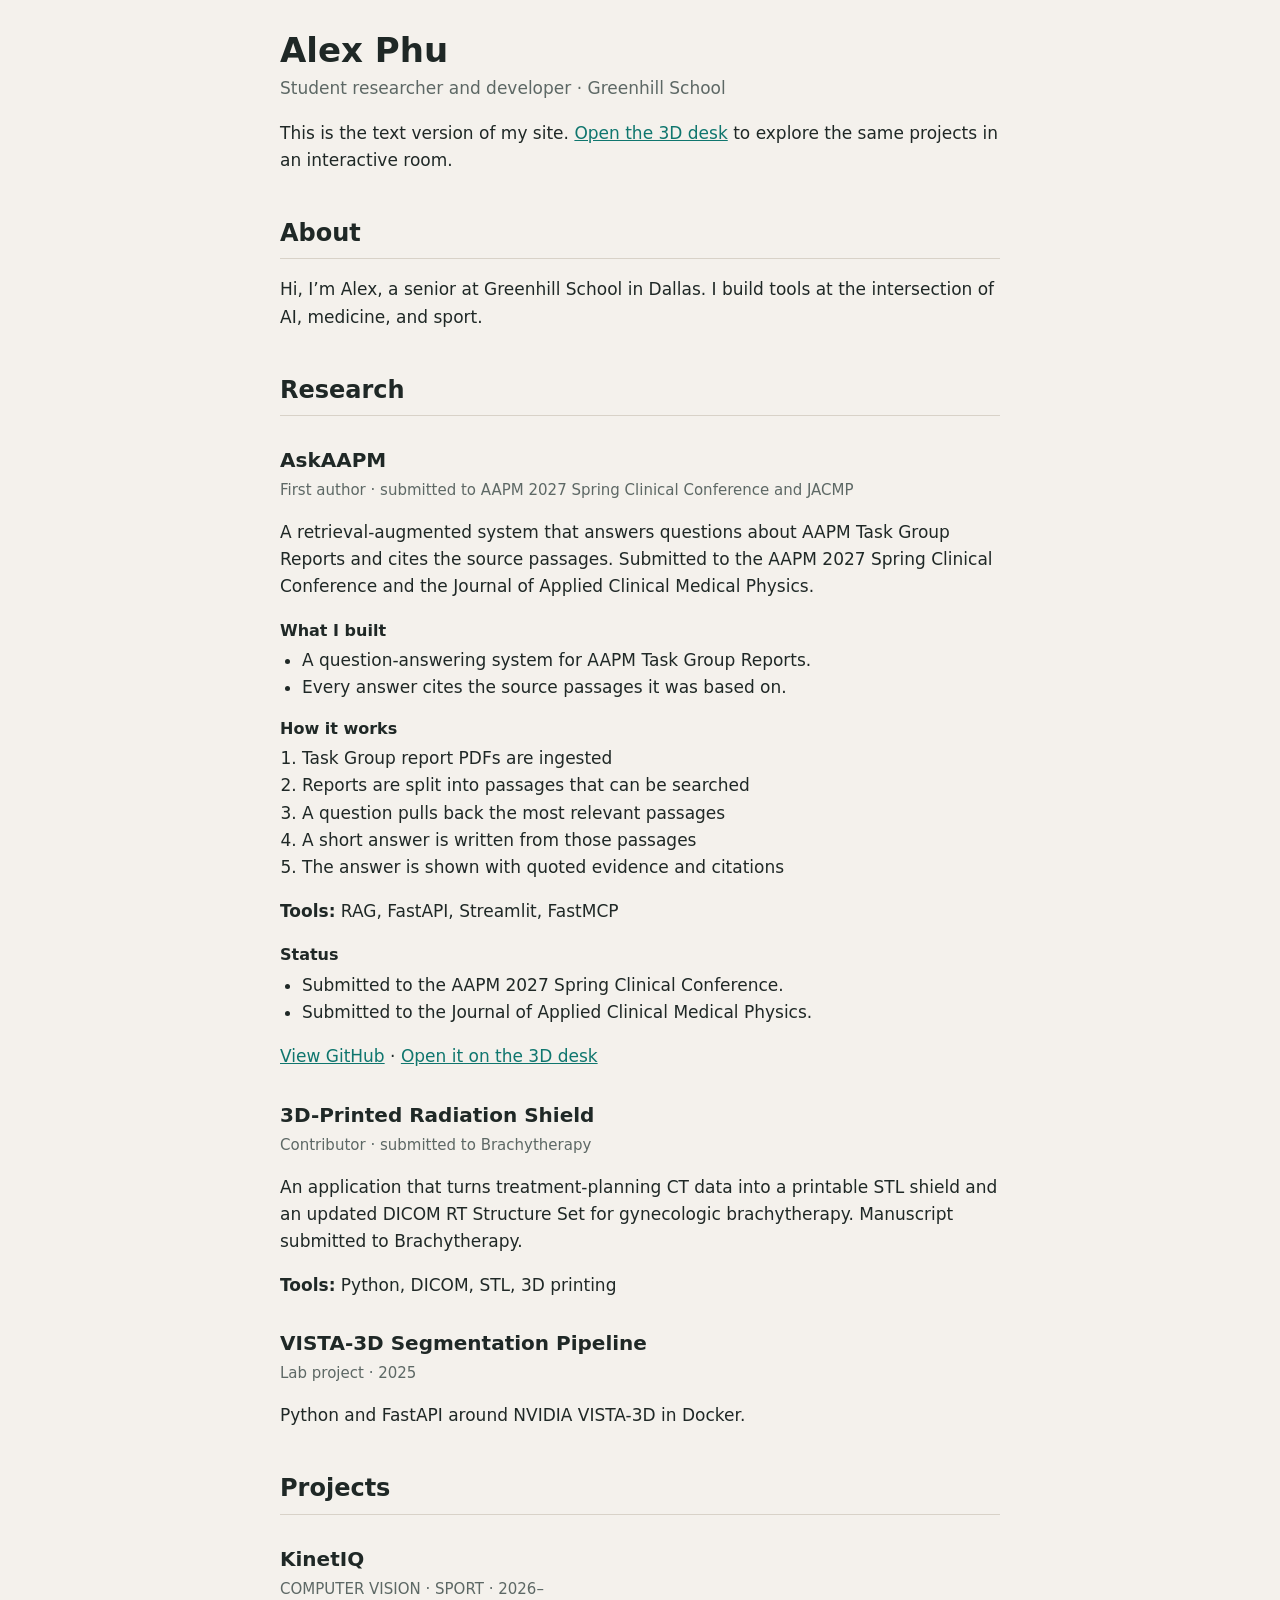
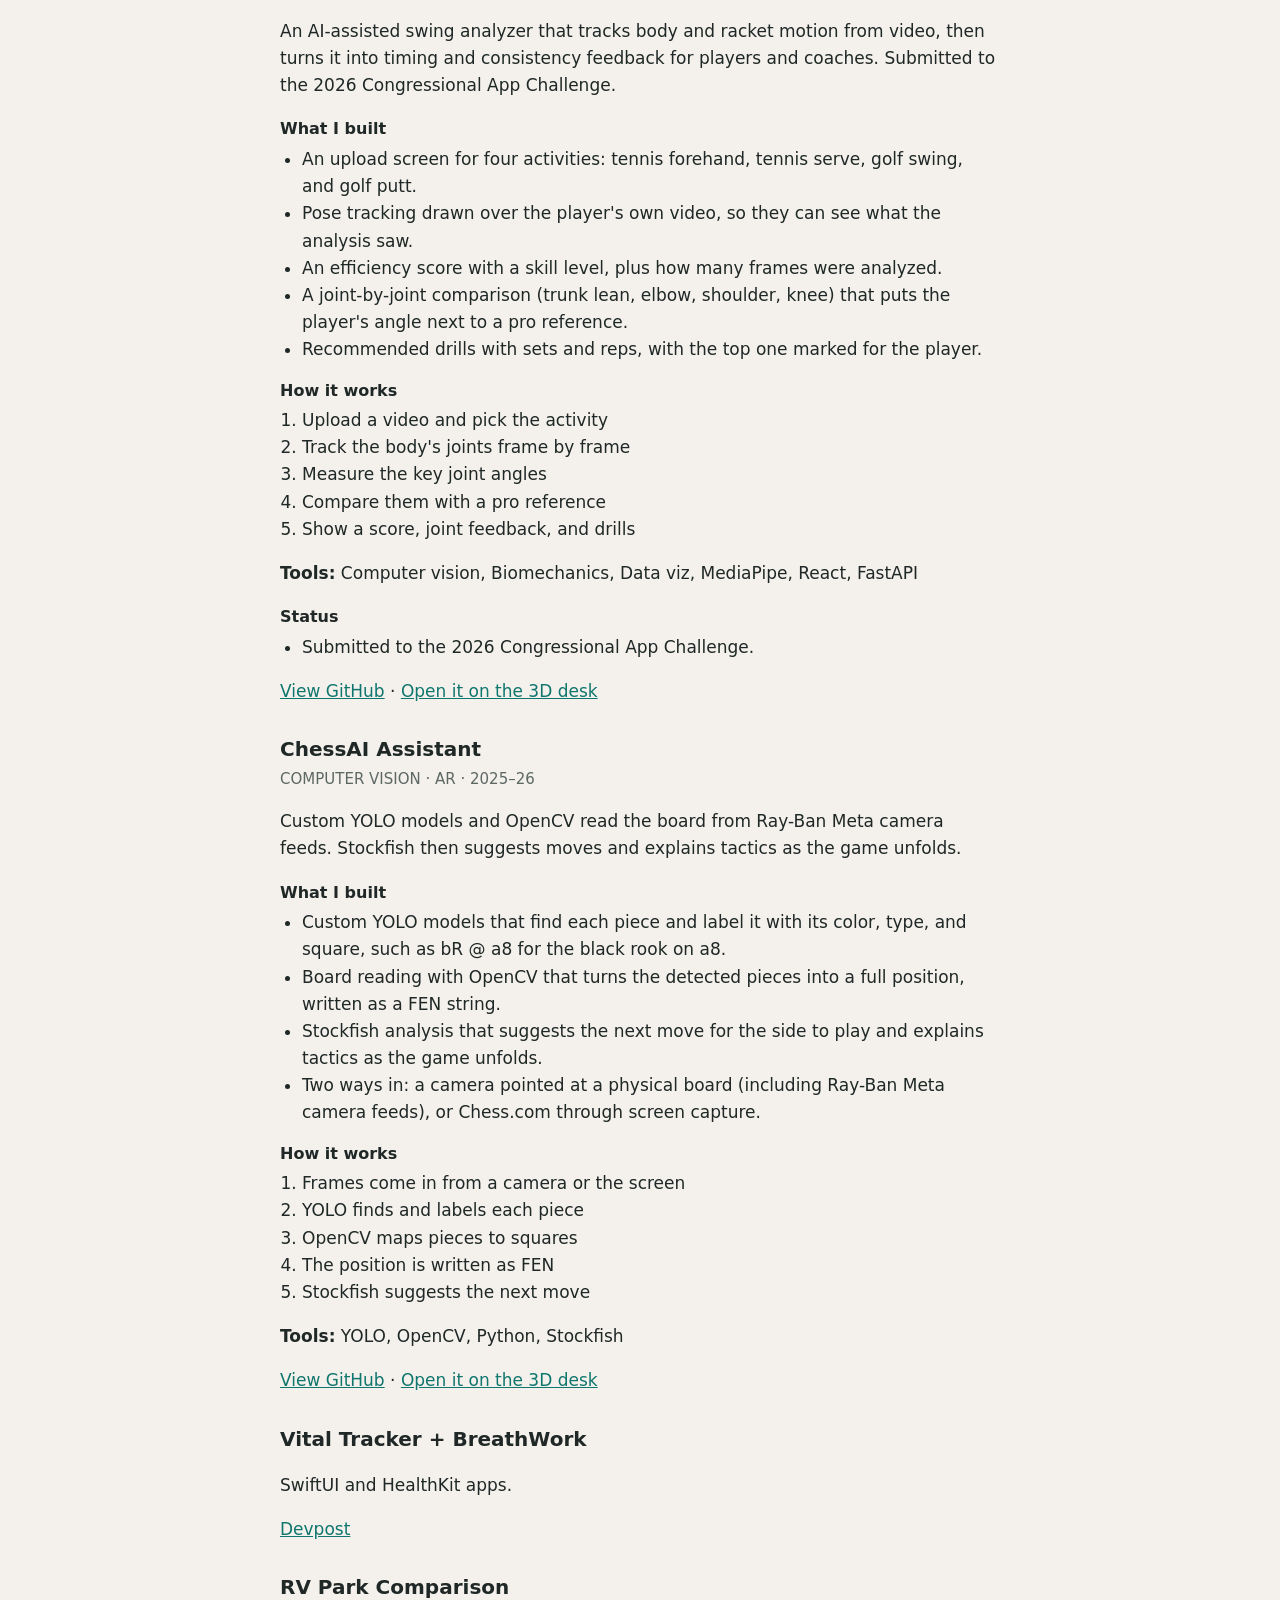
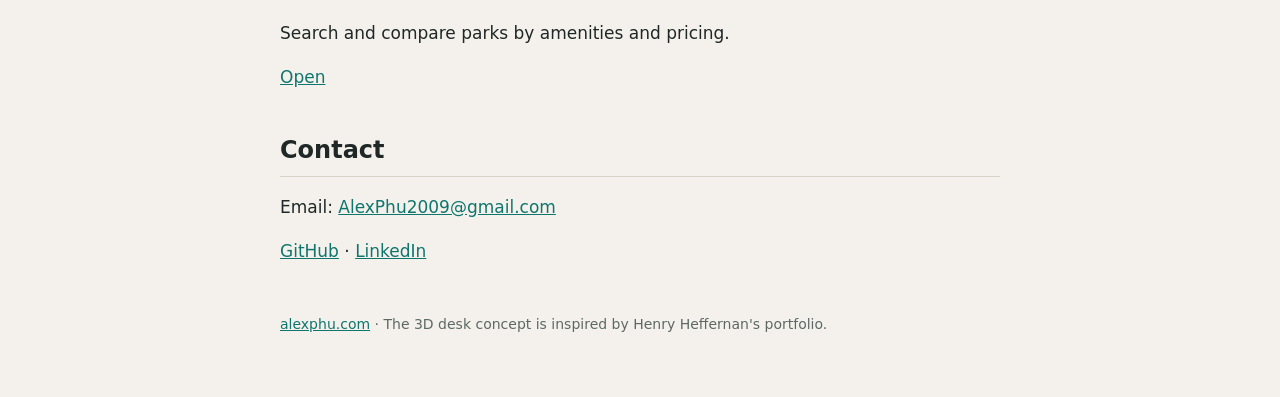
==== plain.html @ e5f93cfc "Make alexphu.com findable by search engines - Title, meta description and canonical link - Person st" ====
<!doctype html>
<html lang="en">
<head>
<meta charset="utf-8">
<meta name="viewport" content="width=device-width, initial-scale=1">
<!-- Generated by tools/build_seo.py from data/site.json and data/projects.json. Edit the JSON, then run the script. -->
<title>Alex Phu · Projects and Research (text version)</title>
<meta name="description" content="Alex Phu, a senior at Greenhill School in Dallas, builds tools at the intersection of AI, medicine, and sport. Explore his projects and research.">
<link rel="canonical" href="https://alexphu.com/plain.html">
<script type="application/ld+json">
{
 "@context": "https://schema.org",
 "@type": "ProfilePage",
 "url": "https://alexphu.com/plain.html",
 "mainEntity": {
  "@type": "Person",
  "@id": "https://alexphu.com/#alex",
  "name": "Alex Phu",
  "url": "https://alexphu.com/",
  "jobTitle": "Student researcher and developer",
  "description": "A senior at Greenhill School in Dallas who builds tools at the intersection of AI, medicine, and sport.",
  "affiliation": {
   "@type": "EducationalOrganization",
   "name": "Greenhill School"
  },
  "sameAs": [
   "https://github.com/Alex-Phu/",
   "https://www.linkedin.com/in/alexander-phu-1bb2b02b6/"
  ]
 }
}
</script>
<style>
  :root { color-scheme: light; }
  body { margin: 0; background: #f4f1ec; color: #1f2826; font: 17px/1.6 system-ui, -apple-system, "Segoe UI", sans-serif; }
  main { max-width: 720px; margin: 0 auto; padding: 32px 16px 48px; }
  a { color: #0f766e; }
  h1 { margin: 0; font-size: 34px; line-height: 1.1; }
  h2 { margin: 40px 0 8px; font-size: 24px; border-bottom: 1px solid #d8d2c8; padding-bottom: 6px; }
  h3 { margin: 28px 0 2px; font-size: 20px; }
  h4 { margin: 14px 0 4px; font-size: 16px; }
  .meta { margin: 0; color: #5d6865; font-size: 15px; }
  .tagline { margin: 6px 0 0; color: #5d6865; }
  ul, ol { padding-left: 22px; margin: 4px 0; }
  footer { margin-top: 48px; color: #5d6865; font-size: 14px; }
</style>
</head>
<body>
<main>
<header>
  <h1>Alex Phu</h1>
  <p class="tagline">Student researcher and developer · Greenhill School</p>
  <p>This is the text version of my site. <a href="https://alexphu.com/">Open the 3D desk</a> to explore the same projects in an interactive room.</p>
</header>

<h2>About</h2>
<p>Hi, I’m Alex, a senior at Greenhill School in Dallas. I build tools at the intersection of AI, medicine, and sport.</p>

<h2>Research</h2>
<article id="askaapm">
<h3>AskAAPM</h3>
<p class="meta">First author · submitted to AAPM 2027 Spring Clinical Conference and JACMP</p>
<p>A retrieval-augmented system that answers questions about AAPM Task Group Reports and cites the source passages. Submitted to the AAPM 2027 Spring Clinical Conference and the Journal of Applied Clinical Medical Physics.</p>
<h4>What I built</h4><ul><li>A question-answering system for AAPM Task Group Reports.</li><li>Every answer cites the source passages it was based on.</li></ul>
<h4>How it works</h4><ol><li>Task Group report PDFs are ingested</li><li>Reports are split into passages that can be searched</li><li>A question pulls back the most relevant passages</li><li>A short answer is written from those passages</li><li>The answer is shown with quoted evidence and citations</li></ol>
<p><strong>Tools:</strong> RAG, FastAPI, Streamlit, FastMCP</p>
<h4>Status</h4><ul><li>Submitted to the AAPM 2027 Spring Clinical Conference.</li><li>Submitted to the Journal of Applied Clinical Medical Physics.</li></ul>
<p class="links"><a href="https://github.com/Alex-Phu/">View GitHub</a> · <a href="https://alexphu.com/#askaapm">Open it on the 3D desk</a></p>
</article>
<article id="shield">
<h3>3D-Printed Radiation Shield</h3>
<p class="meta">Contributor · submitted to Brachytherapy</p>
<p>An application that turns treatment-planning CT data into a printable STL shield and an updated DICOM RT Structure Set for gynecologic brachytherapy. Manuscript submitted to Brachytherapy.</p>
<p><strong>Tools:</strong> Python, DICOM, STL, 3D printing</p>
</article>
<article id="vista3d">
<h3>VISTA-3D Segmentation Pipeline</h3>
<p class="meta">Lab project · 2025</p>
<p>Python and FastAPI around NVIDIA VISTA-3D in Docker.</p>
</article>

<h2>Projects</h2>
<article id="kinetiq">
<h3>KinetIQ</h3>
<p class="meta">COMPUTER VISION · SPORT · 2026–</p>
<p>An AI-assisted swing analyzer that tracks body and racket motion from video, then turns it into timing and consistency feedback for players and coaches. Submitted to the 2026 Congressional App Challenge.</p>
<h4>What I built</h4><ul><li>An upload screen for four activities: tennis forehand, tennis serve, golf swing, and golf putt.</li><li>Pose tracking drawn over the player&#x27;s own video, so they can see what the analysis saw.</li><li>An efficiency score with a skill level, plus how many frames were analyzed.</li><li>A joint-by-joint comparison (trunk lean, elbow, shoulder, knee) that puts the player&#x27;s angle next to a pro reference.</li><li>Recommended drills with sets and reps, with the top one marked for the player.</li></ul>
<h4>How it works</h4><ol><li>Upload a video and pick the activity</li><li>Track the body&#x27;s joints frame by frame</li><li>Measure the key joint angles</li><li>Compare them with a pro reference</li><li>Show a score, joint feedback, and drills</li></ol>
<p><strong>Tools:</strong> Computer vision, Biomechanics, Data viz, MediaPipe, React, FastAPI</p>
<h4>Status</h4><ul><li>Submitted to the 2026 Congressional App Challenge.</li></ul>
<p class="links"><a href="https://github.com/Alex-Phu/KinetIQ">View GitHub</a> · <a href="https://alexphu.com/#kinetiq">Open it on the 3D desk</a></p>
</article>
<article id="chessai">
<h3>ChessAI Assistant</h3>
<p class="meta">COMPUTER VISION · AR · 2025–26</p>
<p>Custom YOLO models and OpenCV read the board from Ray-Ban Meta camera feeds. Stockfish then suggests moves and explains tactics as the game unfolds.</p>
<h4>What I built</h4><ul><li>Custom YOLO models that find each piece and label it with its color, type, and square, such as bR @ a8 for the black rook on a8.</li><li>Board reading with OpenCV that turns the detected pieces into a full position, written as a FEN string.</li><li>Stockfish analysis that suggests the next move for the side to play and explains tactics as the game unfolds.</li><li>Two ways in: a camera pointed at a physical board (including Ray-Ban Meta camera feeds), or Chess.com through screen capture.</li></ul>
<h4>How it works</h4><ol><li>Frames come in from a camera or the screen</li><li>YOLO finds and labels each piece</li><li>OpenCV maps pieces to squares</li><li>The position is written as FEN</li><li>Stockfish suggests the next move</li></ol>
<p><strong>Tools:</strong> YOLO, OpenCV, Python, Stockfish</p>
<p class="links"><a href="https://github.com/Alex-Phu/chess-ai">View GitHub</a> · <a href="https://alexphu.com/#chessai">Open it on the 3D desk</a></p>
</article>
<article id="vitaltracker">
<h3>Vital Tracker + BreathWork</h3>
<p>SwiftUI and HealthKit apps.</p>
<p class="links"><a href="https://devpost.com/software/easybreathe-wl5s60">Devpost</a></p>
</article>
<article id="rvpark">
<h3>RV Park Comparison</h3>
<p>Search and compare parks by amenities and pricing.</p>
<p class="links"><a href="https://rvparkcomparison.lovable.app/">Open</a></p>
</article>

<h2>Contact</h2>
<p>Email: <a href="mailto:AlexPhu2009@gmail.com">AlexPhu2009@gmail.com</a></p>
<p><a href="https://github.com/Alex-Phu/">GitHub</a> · <a href="https://www.linkedin.com/in/alexander-phu-1bb2b02b6/">LinkedIn</a></p>

<footer>
  <p><a href="https://alexphu.com/">alexphu.com</a> · The 3D desk concept is inspired by Henry Heffernan's portfolio.</p>
</footer>
</main>
</body>
</html>
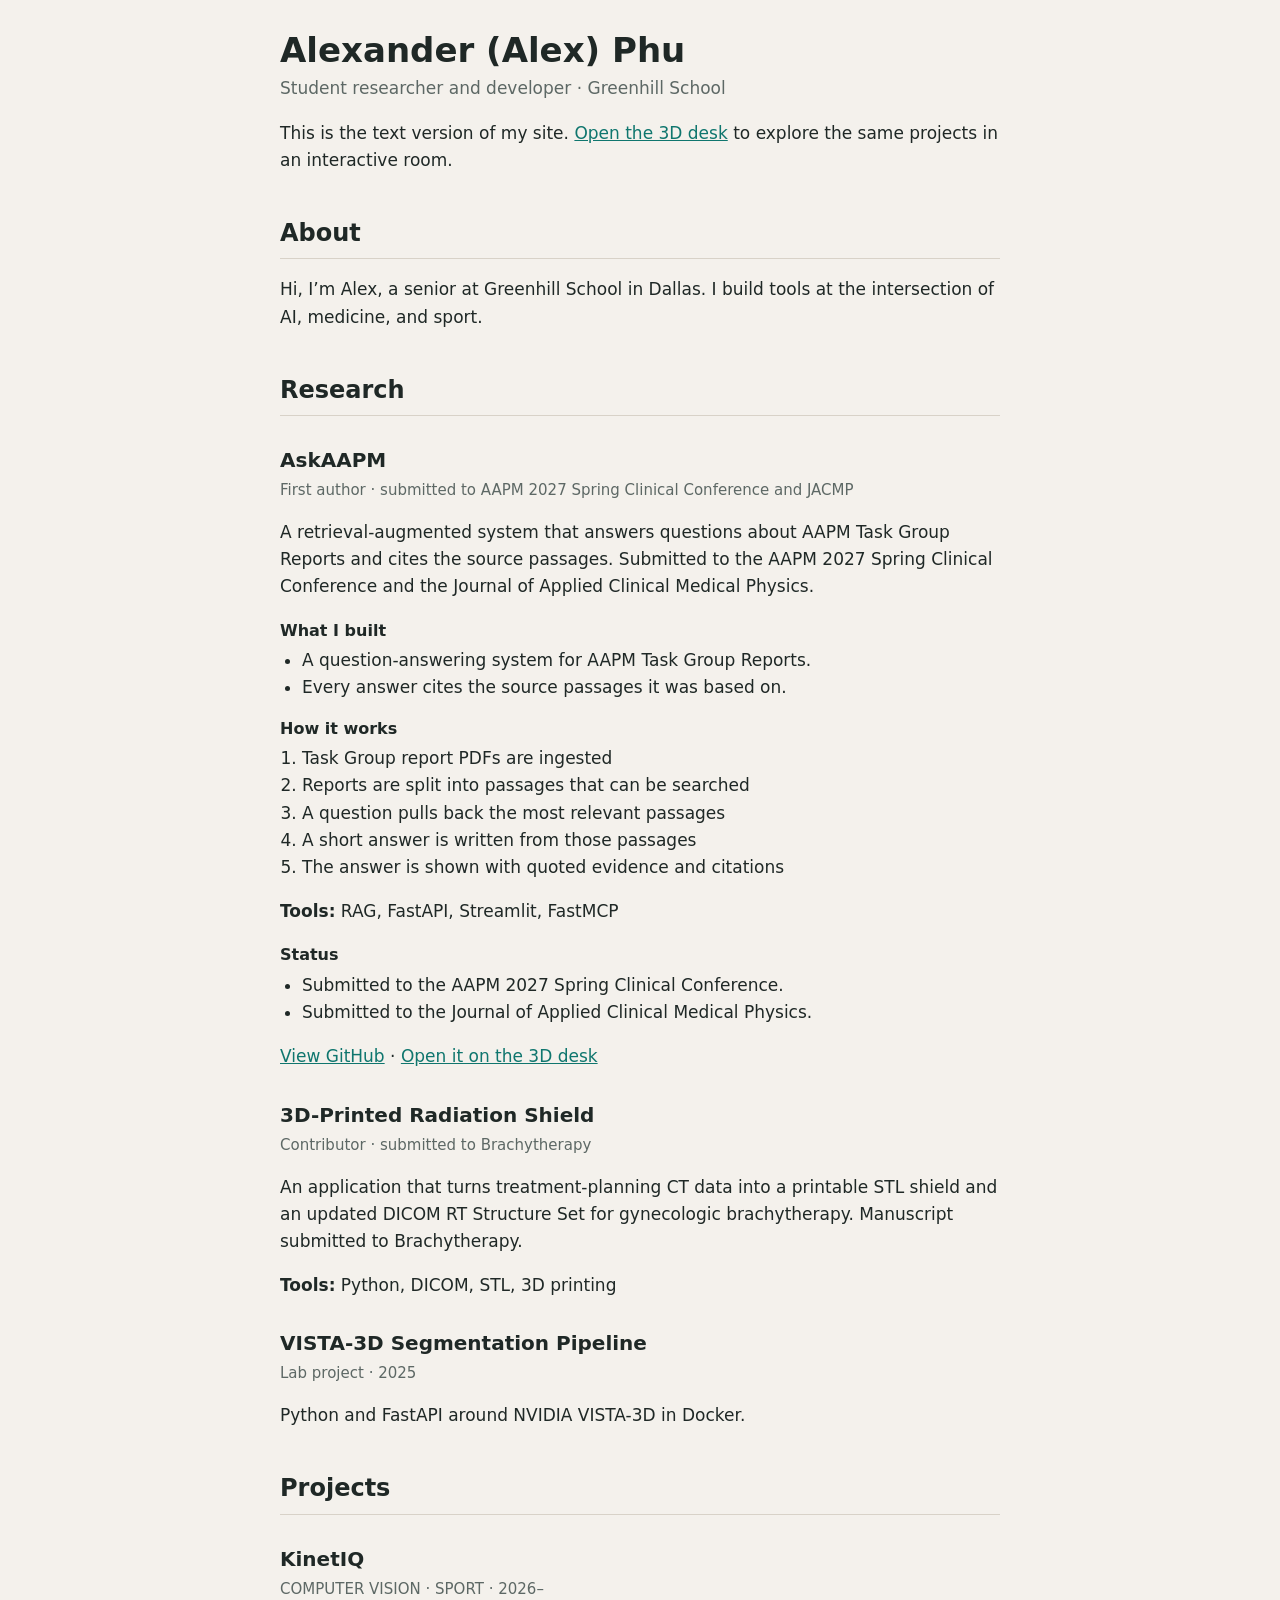
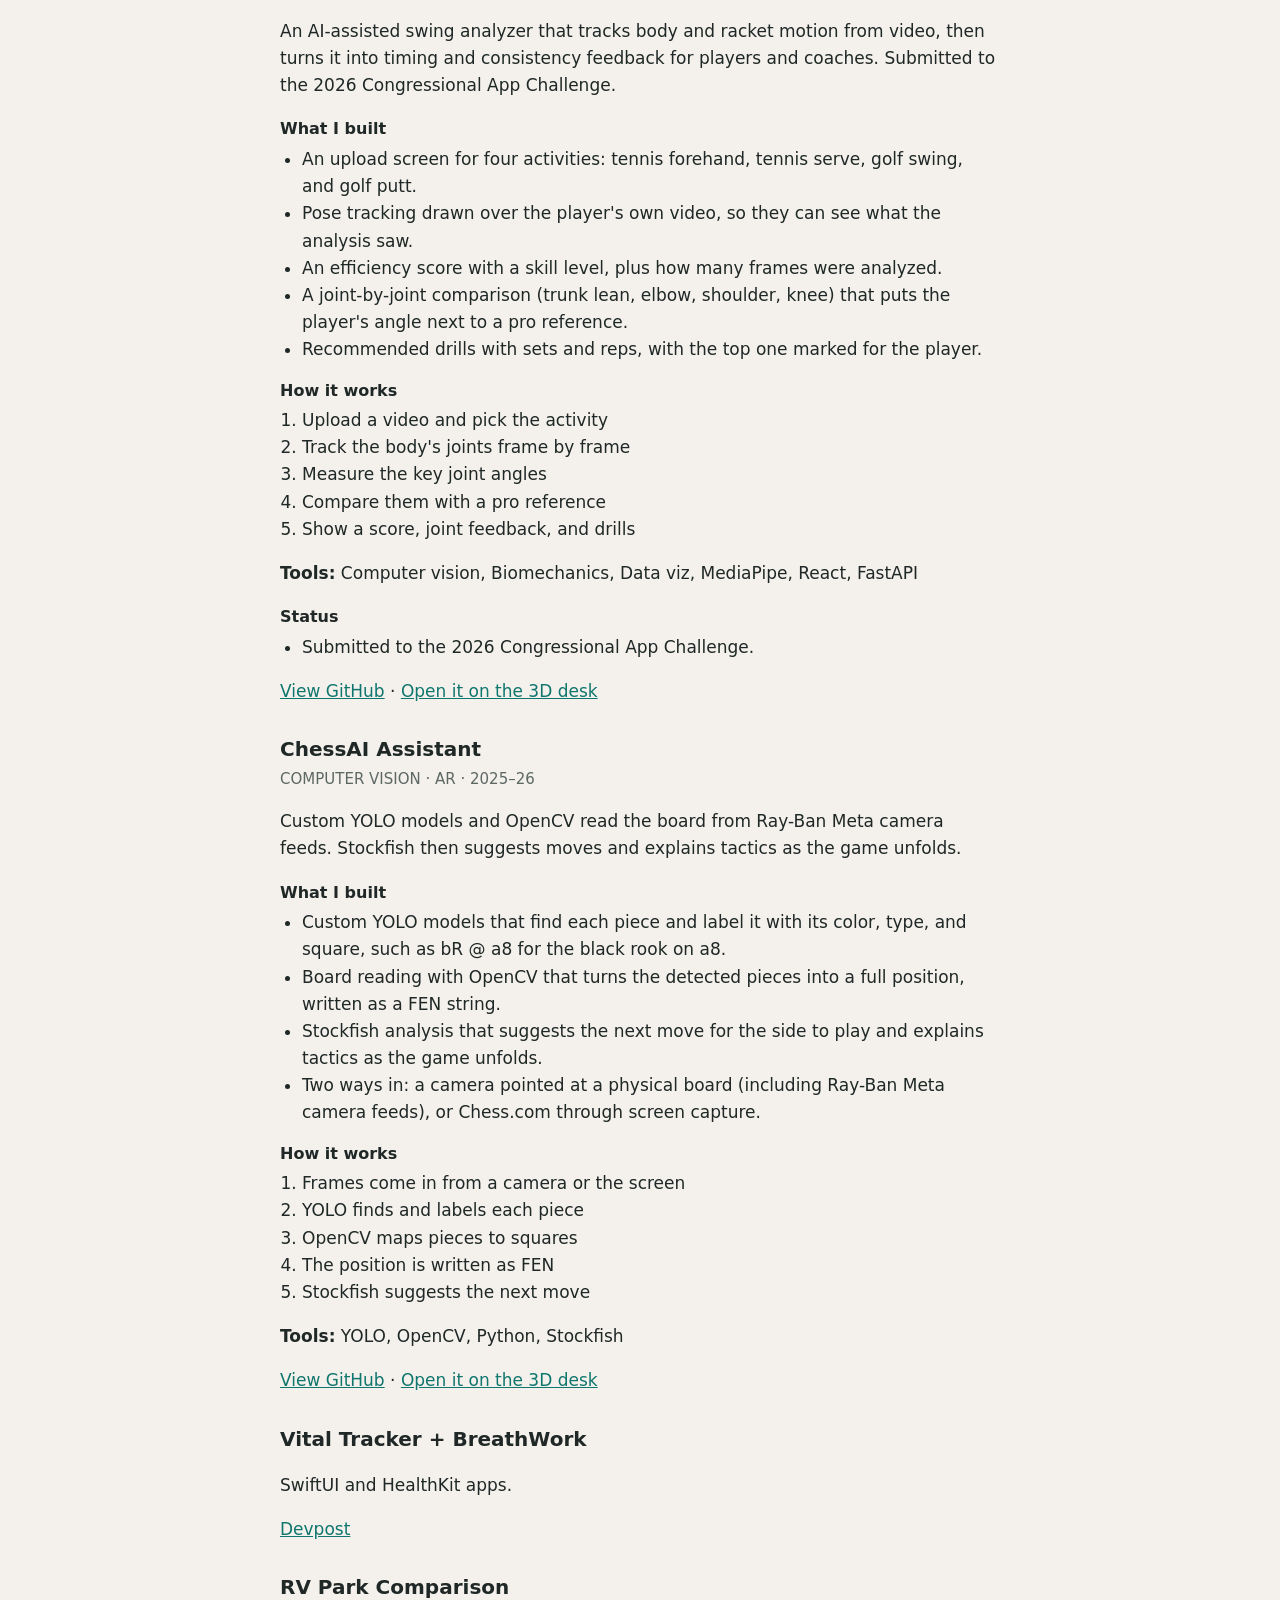
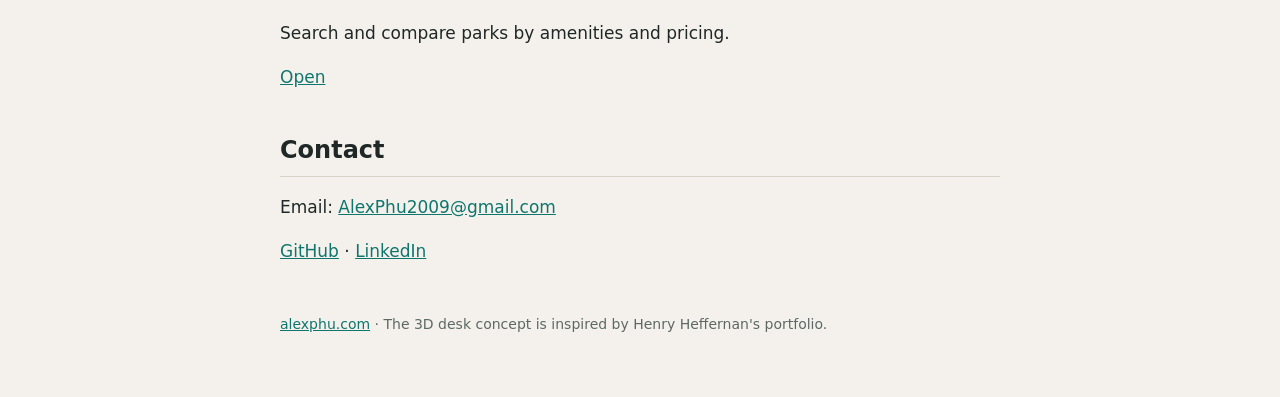
==== commit abe7b4c8: "Use Alexander Phu as the main name and add the ORCID iD Person name Alexander Phu with alternate nam" ====
--- a/plain.html
+++ b/plain.html
@@ -4,8 +4,8 @@
 <meta charset="utf-8">
 <meta name="viewport" content="width=device-width, initial-scale=1">
 <!-- Generated by tools/build_seo.py from data/site.json and data/projects.json. Edit the JSON, then run the script. -->
-<title>Alex Phu · Projects and Research (text version)</title>
-<meta name="description" content="Alex Phu, a senior at Greenhill School in Dallas, builds tools at the intersection of AI, medicine, and sport. Explore his projects and research.">
+<title>Alexander (Alex) Phu · Projects and Research (text version)</title>
+<meta name="description" content="Alexander (Alex) Phu, a senior at Greenhill School in Dallas, builds tools at the intersection of AI, medicine, and sport. Explore his projects and research.">
 <link rel="canonical" href="https://alexphu.com/plain.html">
 <script type="application/ld+json">
 {
@@ -15,7 +15,8 @@
  "mainEntity": {
   "@type": "Person",
   "@id": "https://alexphu.com/#alex",
-  "name": "Alex Phu",
+  "name": "Alexander Phu",
+  "alternateName": "Alex Phu",
   "url": "https://alexphu.com/",
   "jobTitle": "Student researcher and developer",
   "description": "A senior at Greenhill School in Dallas who builds tools at the intersection of AI, medicine, and sport.",
@@ -25,7 +26,8 @@
   },
   "sameAs": [
    "https://github.com/Alex-Phu/",
-   "https://www.linkedin.com/in/alexander-phu-1bb2b02b6/"
+   "https://www.linkedin.com/in/alexander-phu-1bb2b02b6/",
+   "https://orcid.org/0009-0003-0334-2217"
   ]
  }
 }
@@ -48,7 +50,7 @@
 <body>
 <main>
 <header>
-  <h1>Alex Phu</h1>
+  <h1>Alexander (Alex) Phu</h1>
   <p class="tagline">Student researcher and developer · Greenhill School</p>
   <p>This is the text version of my site. <a href="https://alexphu.com/">Open the 3D desk</a> to explore the same projects in an interactive room.</p>
 </header>
